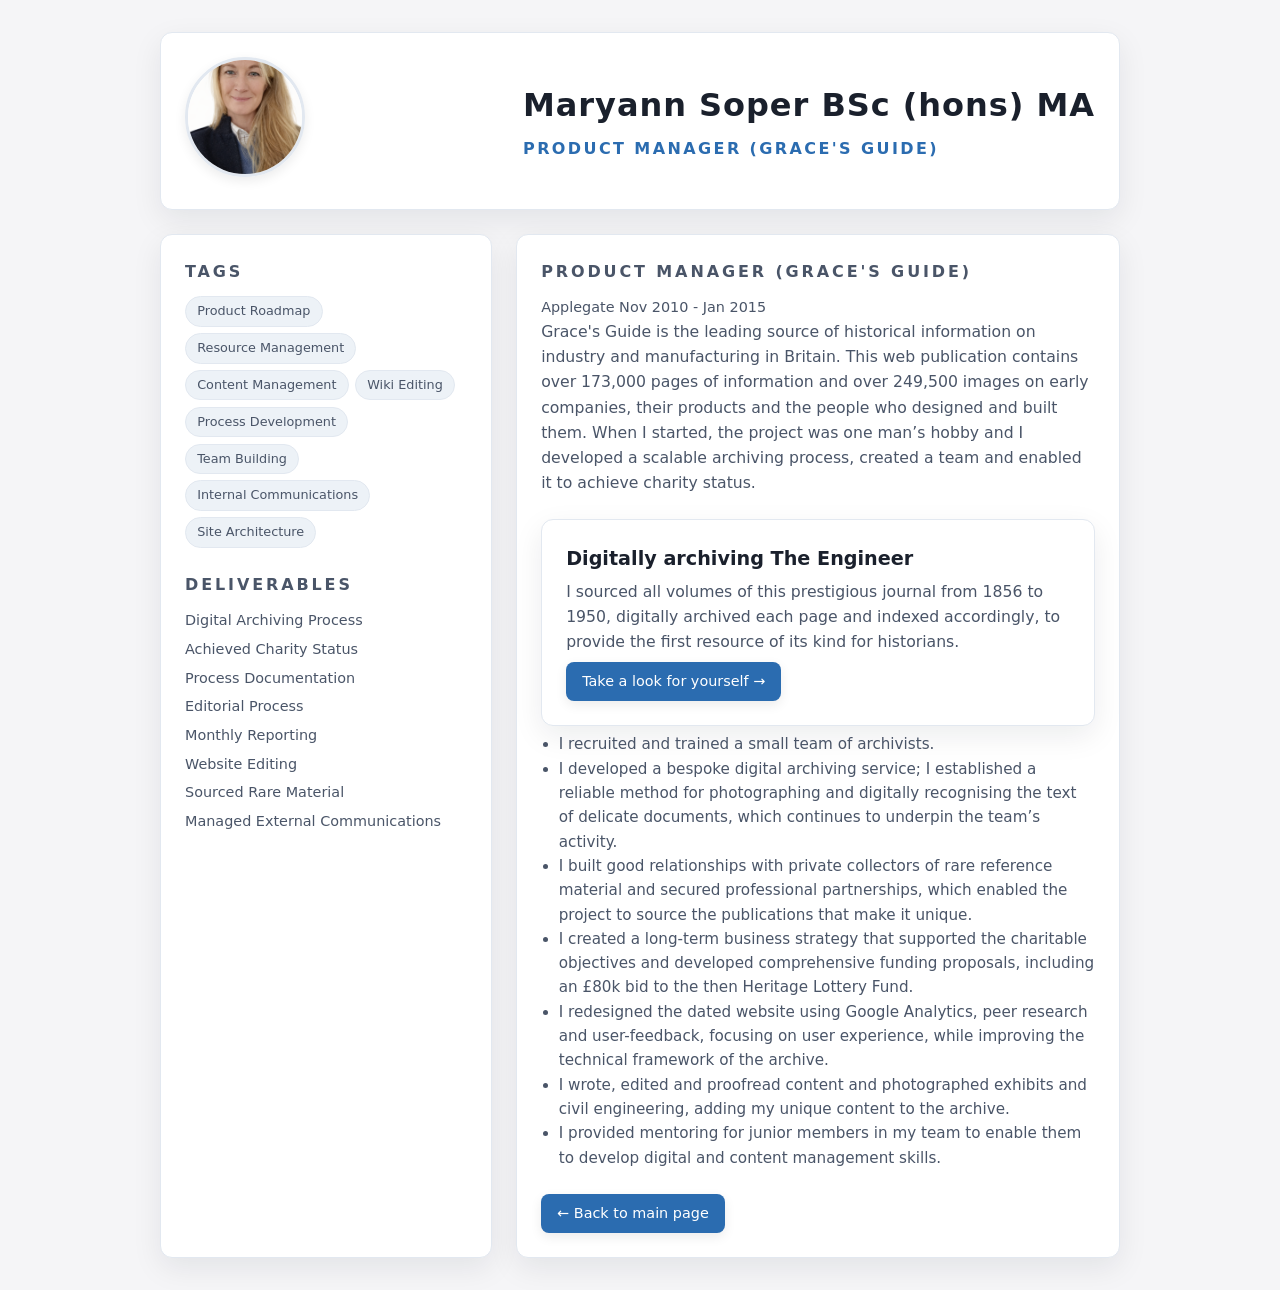
==== GracesGuide.html @ 1a0a3e6a "Create GracesGuide.html" ====
<!DOCTYPE html>
<html lang="en">
<head>
  <meta charset="UTF-8" />
  <title>Product Manager (Grace's Guide)</title>
  <meta name="viewport" content="width=device-width, initial-scale=1" />
  <link rel="stylesheet" href="styles.css" />
</head>

<body>
  <main class="page">

  
    <header class="card header">
      <div class="header-photo">
        <img src="profile.png" alt="Maryann Soper headshot" />
      </div>

      <div class="header-main">
        <h1>Maryann Soper BSc (hons) MA</h1>
        <h2>Product Manager (Grace's Guide)</h2>
      </div>
    </header>

     <aside class="card">
    <section class="sidebar-section">
      <h3>Tags</h3>
      <div class="chips">
        <span class="chip">Product Roadmap</span>
        <span class="chip">Resource Management</span>
        <span class="chip">Content Management</span>
        <span class="chip">Wiki Editing</span>
        <span class="chip">Process Development</span>
        <span class="chip">Team Building</span>
        <span class="chip">Internal Communications</span>
        <span class="chip">Site Architecture</span>
      </div>
    </section>

       <section class="sidebar-section">
    <h3>Deliverables</h3>
    <ul class="sidebar-list">
      <li>Digital Archiving Process</li>
      <li>Achieved Charity Status</li>
      <li>Process Documentation</li>
      <li>Editorial Process</li>
      <li>Monthly Reporting</li>
      <li>Website Editing</li>
      <li>Sourced Rare Material</li>
      <li>Managed External Communications</li>
      </ul>
  </section>
  </aside>

    <section class="card">
      <h3>Product Manager (Grace's Guide)</h3>
      <p class="item-sub">Applegate Nov 2010 - Jan 2015</p>

     <p class="summary">
 Grace's Guide is the leading source of historical information on industry and manufacturing in Britain. This web publication contains over 173,000 pages of information and over 249,500 images on early companies, their products and the people who designed and built them. When I started, the project was one man’s hobby and I developed a scalable archiving process, created a team and enabled it to achieve charity status.
</p>

    

      <div class="feature-card" style="margin-top: 1.5rem;">
  <h4 class="feature-title">Digitally archiving The Engineer</h4>
  <p class="summary">
    I sourced all volumes of this prestigious journal from 1856 to 1950, digitally archived each page and indexed accordingly, to provide the first resource of its kind for historians. 
  </p>
  <a href="https://www.gracesguide.co.uk/Main_Page" 
     target="_blank" 
     class="feature-link">
    Take a look for yourself →
  </a>
</div>
 

<ul class="feature-list">
  <li>I recruited and trained a small team of archivists.</li>
  <li>I developed a bespoke digital archiving service; I established a reliable method for photographing and digitally recognising the text of delicate documents, which continues to underpin the team’s activity.</li>
  <li>I built good relationships with private collectors of rare reference material and secured professional partnerships, which enabled the project to source the publications that make it unique.</li>
  <li>I created a long-term business strategy that supported the charitable objectives and developed comprehensive funding proposals, including an £80k bid to the then Heritage Lottery Fund.</li>
  <li>I redesigned the dated website using Google Analytics, peer research and user-feedback, focusing on user experience, while improving the technical framework of the archive.</li>
  <li>I wrote, edited and proofread content and photographed exhibits and civil engineering, adding my unique content to the archive. </li>
  <li>I provided mentoring for junior members in my team to enable them to develop digital and content management skills.</li>
</ul>

      <a href="index.html" class="feature-link">← Back to main page</a>
    </section>

  </main>
</body>
</html>
---- styles.css ----
:root {
      --bg: #f5f5f7;
      --card: #ffffff;
      --accent: #2b6cb0;
      --text-main: #1a202c;
      --text-muted: #4a5568;
      --border: #e2e8f0;
      --chip-bg: #edf2f7;
    }

    * { box-sizing: border-box; margin: 0; padding: 0; }

    body {
      font-family: system-ui, -apple-system, BlinkMacSystemFont, "Segoe UI", sans-serif;
      background: var(--bg);
      color: var(--text-main);
      line-height: 1.6;
      padding: 2rem 1rem;
    }

    .page {
      max-width: 960px;
      margin: 0 auto;
      display: grid;
      grid-template-columns: 1.1fr 2fr;
      gap: 1.5rem;
    }

    @media (max-width: 768px) {
      .page { grid-template-columns: 1fr; }
      .header-meta { text-align: left; }
      .header { flex-direction: column; align-items: flex-start; }
    }

    .card {
      background: var(--card);
      border-radius: 12px;
      padding: 1.5rem;
      box-shadow: 0 10px 30px rgba(15, 23, 42, 0.08);
      border: 1px solid var(--border);
    }

    .header {
      grid-column: 1 / -1;
      display: flex;
      align-items: center;
      justify-content: space-between;
      gap: 1.5rem;
    }

    .header-photo img {
      width: 120px;
      height: 120px;
      object-fit: cover;
      border-radius: 50%;
      border: 3px solid var(--border);
      box-shadow: 0 4px 12px rgba(0,0,0,0.08);
    }

    .header-main h1 {
      font-size: 2rem;
      letter-spacing: 0.03em;
    }

    .header-main h2 {
      font-size: 1rem;
      text-transform: uppercase;
      color: var(--accent);
      letter-spacing: 0.15em;
      margin-top: 0.25rem;
    }

    .header-meta {
  font-size: 0.9rem;
  color: var(--text-muted);
  text-align: right;
  margin-left: auto;
  padding-right: 0.5rem;
}
    .header-meta a {
      color: var(--accent);
      text-decoration: none;
    }

    h3 {
      font-size: 1rem;
      text-transform: uppercase;
      letter-spacing: 0.18em;
      color: var(--text-muted);
      margin-bottom: 0.75rem;
    }

    .summary { font-size: 0.98rem; color: var(--text-muted); }

    .section + .section { margin-top: 1.5rem; }

    .item { margin-bottom: 1.1rem; }

    .item-header {
      display: flex;
      justify-content: space-between;
      gap: 0.75rem;
      align-items: baseline;
      flex-wrap: wrap;
    }

    .item-title { font-weight: 600; }

    .item-sub { font-size: 0.9rem; color: var(--text-muted); }

    .item-meta { font-size: 0.85rem; color: var(--text-muted); }

    ul { margin-top: 0.4rem; padding-left: 1.1rem; font-size: 0.95rem; color: var(--text-muted); }

    .chips {
      display: flex;
      flex-wrap: wrap;
      gap: 0.4rem;
      margin-top: 0.4rem;
    }

    .chip {
      background: var(--chip-bg);
      border-radius: 999px;
      padding: 0.25rem 0.7rem;
      font-size: 0.8rem;
      color: var(--text-muted);
      border: 1px solid var(--border);
    }

    .sidebar-section + .sidebar-section { margin-top: 1.5rem; }

    .sidebar-list {
      list-style: none;
      padding-left: 0;
      font-size: 0.9rem;
      color: var(--text-muted);
    }

    .sidebar-list li + li { margin-top: 0.35rem; }

    .tagline {
      margin-top: 0.4rem;
      font-size: 0.9rem;
      color: var(--text-muted);
    }
   .gooseygoo-img {
  width: 100%;
  max-width: 420px;
  margin-top: 1rem;
  border-radius: 12px;
  border: 1px solid var(--border);
  box-shadow: 0 6px 20px rgba(0,0,0,0.08);
}
.feature-card {
  background: var(--card);
  border: 1px solid var(--border);
  border-radius: 12px;
  padding: 1.5rem;
  box-shadow: 0 10px 30px rgba(15, 23, 42, 0.08);
  margin-top: 1rem;
}

.feature-title {
  font-size: 1.2rem;
  font-weight: 600;
  margin-bottom: 0.25rem;
}

.feature-role {
  font-size: 0.9rem;
  color: var(--text-muted);
  margin-bottom: 1rem;
}

.feature-image {
  width: 100%;
  max-width: 420px;
  border-radius: 12px;
  border: 1px solid var(--border);
  box-shadow: 0 6px 20px rgba(0,0,0,0.08);
  margin-bottom: 1rem;
}

.feature-list {
  margin-bottom: 1rem;
  padding-left: 1.1rem;
  color: var(--text-muted);
}

.feature-link {
  display: inline-block;
  margin-top: 0.5rem;
  background: var(--accent);
  color: white;
  padding: 0.5rem 1rem;
  border-radius: 8px;
  text-decoration: none;
  font-size: 0.9rem;
  box-shadow: 0 4px 12px rgba(0,0,0,0.08);
}

.feature-link:hover {
  background: #1e4f80;
}
   .device-frame {
  width: 240px;              /* slightly smaller phone */
  padding: 10px;             /* thinner bezel */
  border-radius: 24px;       /* slimmer rounded corners */
  background: #000;
  border: 1px solid #333;    /* thinner border */
  box-shadow: 0 8px 20px rgba(0,0,0,0.12);
  margin: 1rem auto;
  display: flex;
  justify-content: center;
  align-items: center;
  text-decoration: none;     /* remove link underline */
}

.device-screen {
  width: 100%;
  height: auto;              /* prevents vertical stretching */
  object-fit: contain;       /* keeps proportions */
  border-radius: 16px;
  display: block;
}
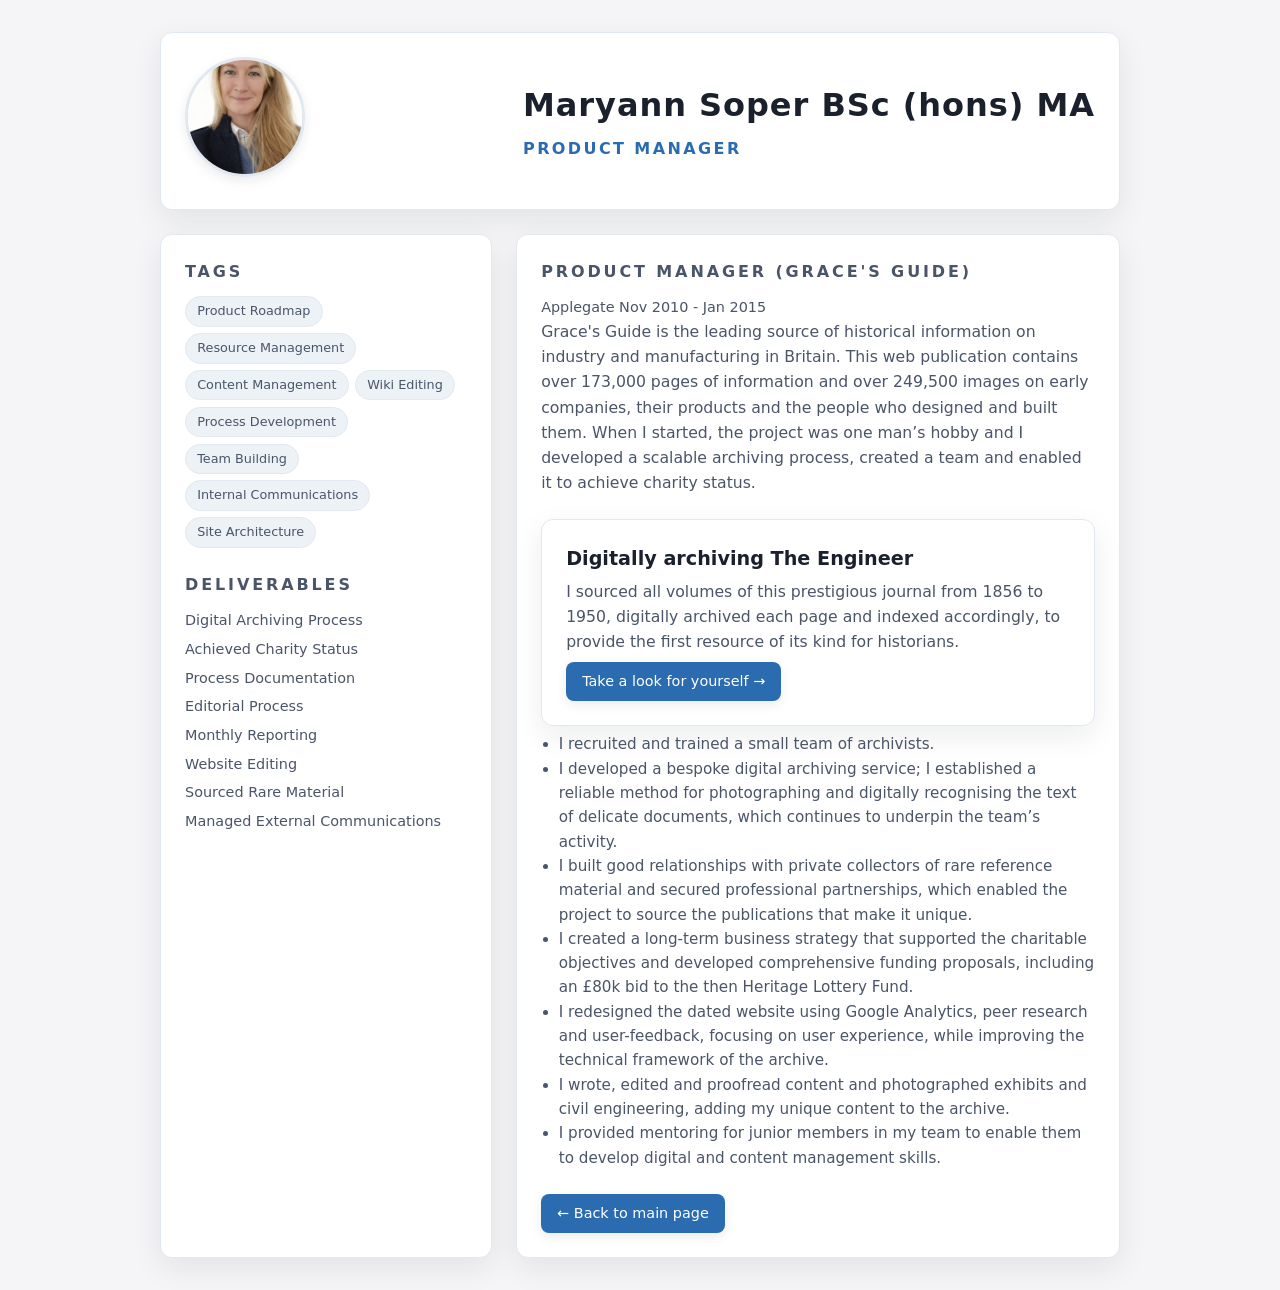
==== commit 271cdbed: "Update GracesGuide.html" ====
--- a/GracesGuide.html
+++ b/GracesGuide.html
@@ -2,7 +2,7 @@
 <html lang="en">
 <head>
   <meta charset="UTF-8" />
-  <title>Product Manager (Grace's Guide)</title>
+  <title>Product Manager</title>
   <meta name="viewport" content="width=device-width, initial-scale=1" />
   <link rel="stylesheet" href="styles.css" />
 </head>
@@ -18,7 +18,7 @@
 
       <div class="header-main">
         <h1>Maryann Soper BSc (hons) MA</h1>
-        <h2>Product Manager (Grace's Guide)</h2>
+        <h2>Product Manager</h2>
       </div>
     </header>
 
